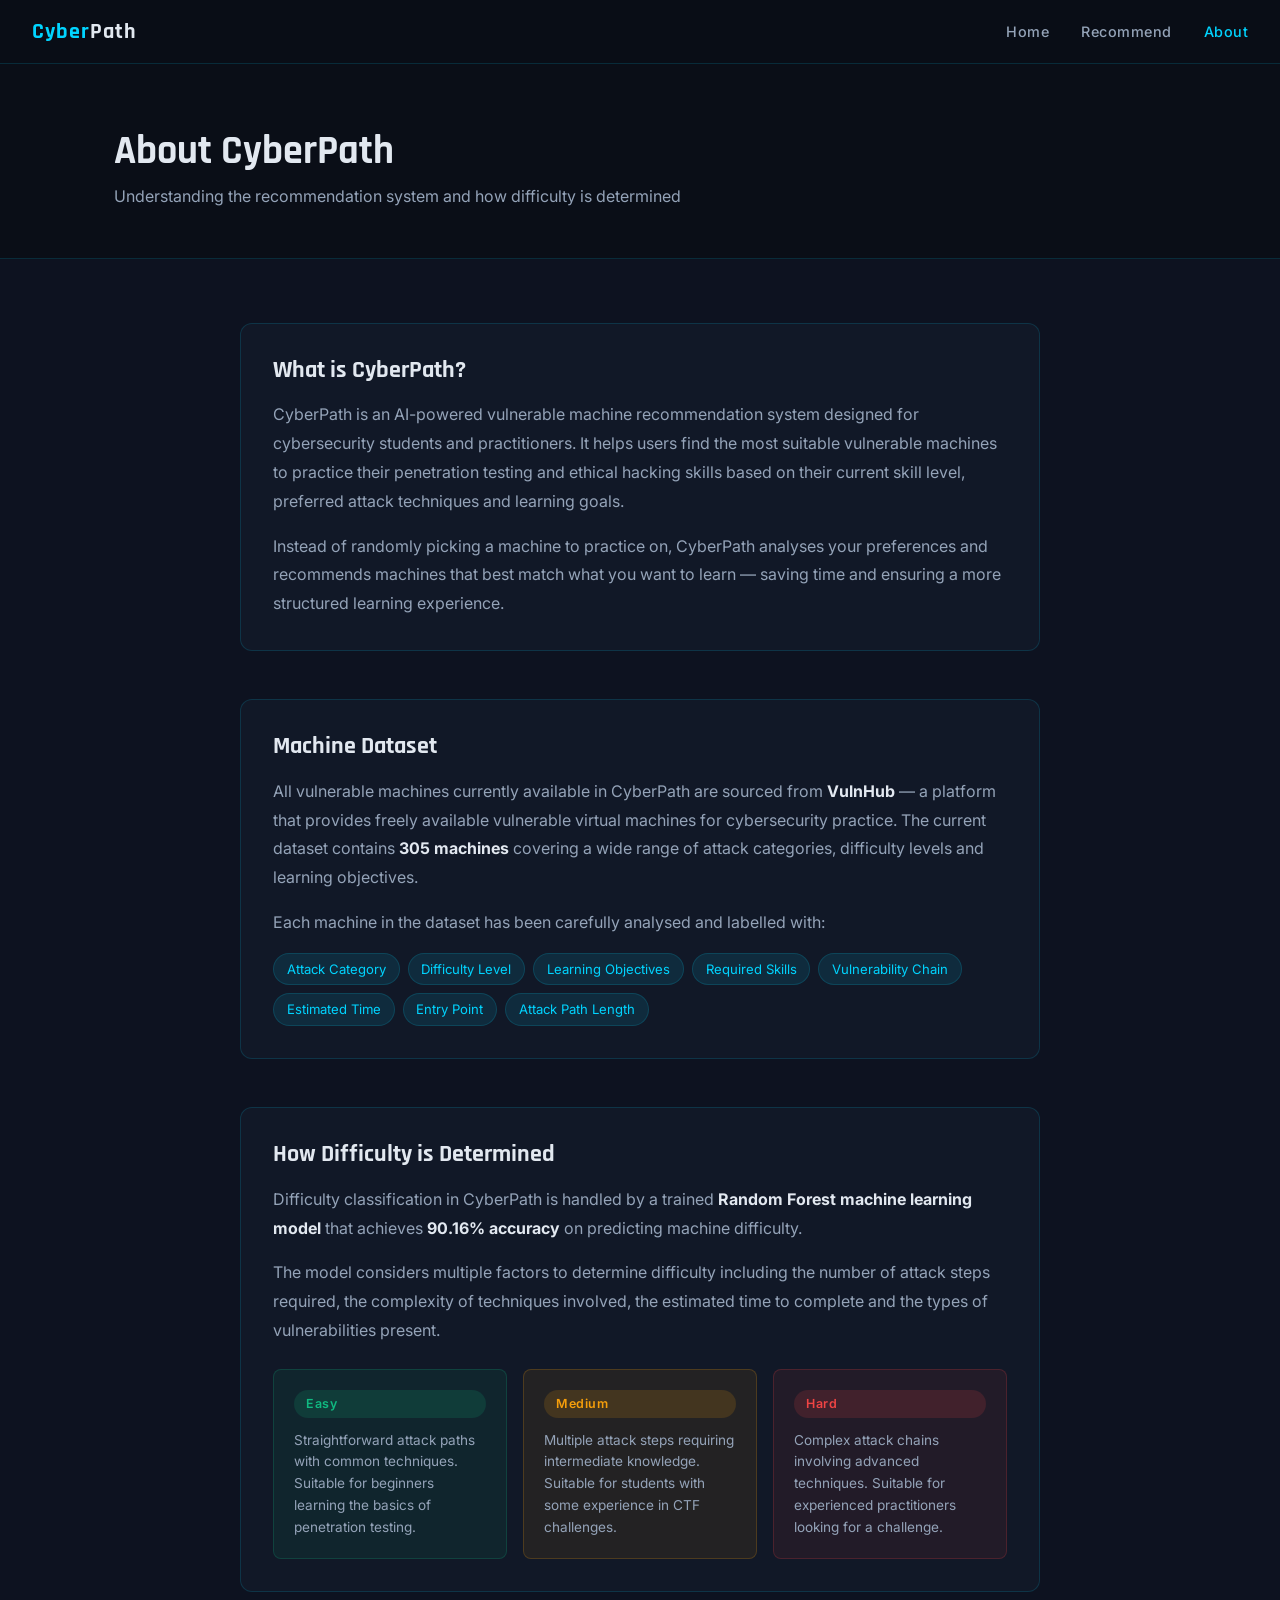
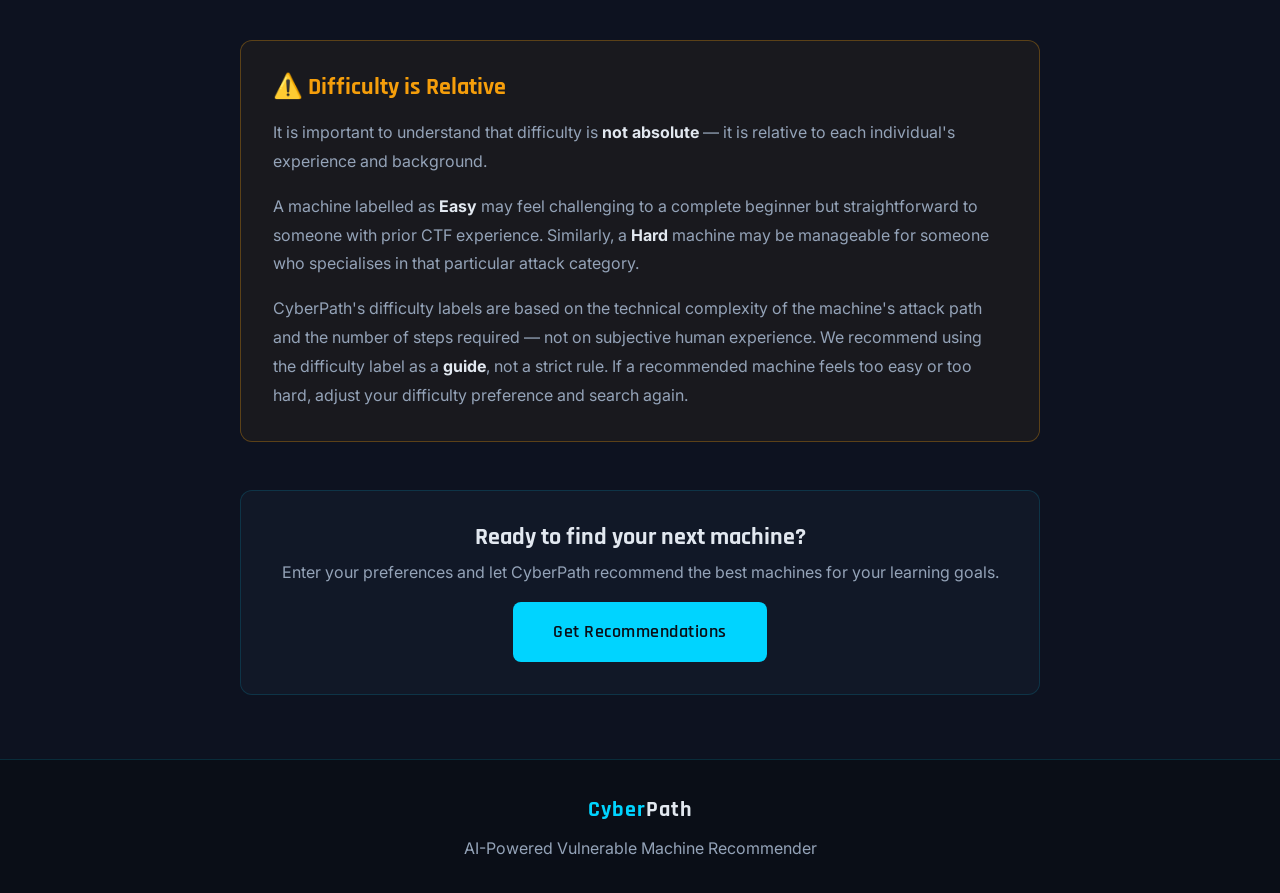
==== frontend/about.html @ 9c216153 "updated with warning when mismatch and about page" ====
<!DOCTYPE html>
<html lang="en">
<head>
  <meta charset="UTF-8"/>
  <meta name="viewport" content="width=device-width, initial-scale=1.0"/>
  <title>About — CyberPath</title>
  <link rel="stylesheet" href="style.css"/>
</head>
<body>

  <!-- NAVIGATION -->
  <nav>
    <a href="index.html" class="nav-logo">Cyber<span>Path</span></a>
    <ul class="nav-links">
      <li><a href="index.html">Home</a></li>
      <li><a href="recommend.html">Recommend</a></li>
      <li><a href="about.html" class="active">About</a></li>
    </ul>
  </nav>

  <!-- PAGE HEADER -->
  <section class="page-header">
    <div class="container">
      <h1>About CyberPath</h1>
      <p class="text-muted">Understanding the recommendation system and how difficulty is determined</p>
    </div>
  </section>

  <!-- ABOUT SECTION -->
  <section class="about-page-section">
    <div class="container">
      <div class="about-content">

        <!-- WHAT IS CYBERPATH -->
        <div class="about-block">
          <h2>What is CyberPath?</h2>
          <p>
            CyberPath is an AI-powered vulnerable machine recommendation system designed 
            for cybersecurity students and practitioners. It helps users find the most 
            suitable vulnerable machines to practice their penetration testing and ethical 
            hacking skills based on their current skill level, preferred attack techniques 
            and learning goals.
          </p>
          <p>
            Instead of randomly picking a machine to practice on, CyberPath analyses your 
            preferences and recommends machines that best match what you want to learn — 
            saving time and ensuring a more structured learning experience.
          </p>
        </div>

        <!-- DATA SOURCE -->
        <div class="about-block">
          <h2>Machine Dataset</h2>
          <p>
            All vulnerable machines currently available in CyberPath are sourced from 
            <strong>VulnHub</strong> — a platform that provides freely available vulnerable 
            virtual machines for cybersecurity practice. The current dataset contains 
            <strong>305 machines</strong> covering a wide range of attack categories, 
            difficulty levels and learning objectives.
          </p>
          <p>
            Each machine in the dataset has been carefully analysed and labelled with:
          </p>
          <div class="about-tags">
            <span class="about-tag">Attack Category</span>
            <span class="about-tag">Difficulty Level</span>
            <span class="about-tag">Learning Objectives</span>
            <span class="about-tag">Required Skills</span>
            <span class="about-tag">Vulnerability Chain</span>
            <span class="about-tag">Estimated Time</span>
            <span class="about-tag">Entry Point</span>
            <span class="about-tag">Attack Path Length</span>
          </div>
        </div>

        <!-- DIFFICULTY -->
        <div class="about-block">
          <h2>How Difficulty is Determined</h2>
          <p>
            Difficulty classification in CyberPath is handled by a trained 
            <strong>Random Forest machine learning model</strong> that achieves 
            <strong>90.16% accuracy</strong> on predicting machine difficulty.
          </p>
          <p>
            The model considers multiple factors to determine difficulty including 
            the number of attack steps required, the complexity of techniques involved, 
            the estimated time to complete and the types of vulnerabilities present.
          </p>
          <div class="difficulty-cards">
            <div class="difficulty-card easy-card">
              <span class="badge badge-easy">Easy</span>
              <p>Straightforward attack paths with common techniques. Suitable for beginners learning the basics of penetration testing.</p>
            </div>
            <div class="difficulty-card medium-card">
              <span class="badge badge-medium">Medium</span>
              <p>Multiple attack steps requiring intermediate knowledge. Suitable for students with some experience in CTF challenges.</p>
            </div>
            <div class="difficulty-card hard-card">
              <span class="badge badge-hard">Hard</span>
              <p>Complex attack chains involving advanced techniques. Suitable for experienced practitioners looking for a challenge.</p>
            </div>
          </div>
        </div>

        <!-- DIFFICULTY IS RELATIVE -->
        <div class="about-block about-block-highlight">
          <h2>⚠️ Difficulty is Relative</h2>
          <p>
            It is important to understand that difficulty is <strong>not absolute</strong> — 
            it is relative to each individual's experience and background.
          </p>
          <p>
            A machine labelled as <strong>Easy</strong> may feel challenging to a complete 
            beginner but straightforward to someone with prior CTF experience. Similarly, 
            a <strong>Hard</strong> machine may be manageable for someone who specialises 
            in that particular attack category.
          </p>
          <p>
            CyberPath's difficulty labels are based on the technical complexity of the 
            machine's attack path and the number of steps required — not on subjective 
            human experience. We recommend using the difficulty label as a <strong>guide</strong>, 
            not a strict rule. If a recommended machine feels too easy or too hard, 
            adjust your difficulty preference and search again.
          </p>
        </div>

        <!-- CTA -->
        <div class="about-cta">
          <h2>Ready to find your next machine?</h2>
          <p class="text-muted">Enter your preferences and let CyberPath recommend the best machines for your learning goals.</p>
          <a href="recommend.html" class="btn btn-primary btn-large" style="margin-top:1rem;">
            Get Recommendations
          </a>
        </div>

      </div>
    </div>
  </section>

  <!-- FOOTER -->
  <footer class="footer">
    <div class="container">
      <div class="footer-content">
        <span class="nav-logo">Cyber<span>Path</span></span>
        <p class="text-muted">AI-Powered Vulnerable Machine Recommender</p>
      </div>
    </div>
  </footer>

  <script src="main.js"></script>
</body>
</html>
---- frontend/style.css ----
/* ── CYBERPATH GLOBAL STYLES ─────────────────────────────────────────────── */
/* Shared across all pages — index.html, recommend.html, results.html        */

@import url('https://fonts.googleapis.com/css2?family=Share+Tech+Mono&family=Rajdhani:wght@400;500;600;700&family=Inter:wght@300;400;500;600&display=swap');

:root {
  --bg-dark:        #0a0e17;
  --bg-card:        #111827;
  --bg-light:       #f0f4f8;
  --bg-light-card:  #ffffff;
  --accent:         #00d4ff;
  --accent2:        #7c3aed;
  --accent3:        #10b981;
  --danger:         #ef4444;
  --warning:        #f59e0b;
  --text-primary:   #e2e8f0;
  --text-secondary: #94a3b8;
  --text-dark:      #1e293b;
  --text-dark-sec:  #475569;
  --border:         rgba(0, 212, 255, 0.15);
  --border-light:   rgba(0, 0, 0, 0.1);
  --glow:           0 0 20px rgba(0, 212, 255, 0.25);
  --shadow:         0 4px 24px rgba(0, 0, 0, 0.4);
  --shadow-light:   0 4px 24px rgba(0, 0, 0, 0.08);
  --radius:         12px;
  --radius-sm:      8px;
  --transition:     all 0.25s ease;
}

* {
  margin: 0;
  padding: 0;
  box-sizing: border-box;
}

html { scroll-behavior: smooth; }

body {
  font-family: 'Inter', sans-serif;
  line-height: 1.6;
  overflow-x: hidden;
}

/* ── TYPOGRAPHY  */

.font-mono { font-family: 'Share Tech Mono', monospace; }
.font-heading { font-family: 'Rajdhani', sans-serif; }

h1, h2, h3 {
  font-family: 'Rajdhani', sans-serif;
  font-weight: 700;
  line-height: 1.2;
}

/* ── NAVIGATION  */

nav {
  position: fixed;
  top: 0; left: 0; right: 0;
  z-index: 100;
  display: flex;
  align-items: center;
  justify-content: space-between;
  padding: 0 2rem;
  height: 64px;
  background: rgba(10, 14, 23, 0.95);
  backdrop-filter: blur(10px);
  border-bottom: 1px solid var(--border);
}

.nav-logo {
  font-family: 'Rajdhani', sans-serif;
  font-size: 1.4rem;
  font-weight: 700;
  color: var(--accent);
  text-decoration: none;
  letter-spacing: 1px;
}

.nav-logo span {
  color: var(--text-primary);
}

.nav-links {
  display: flex;
  gap: 2rem;
  list-style: none;
}

.nav-links a {
  color: var(--text-secondary);
  text-decoration: none;
  font-size: 0.9rem;
  font-weight: 500;
  letter-spacing: 0.5px;
  transition: var(--transition);
}

.nav-links a:hover,
.nav-links a.active {
  color: var(--accent);
}

/* ── BUTTONS  */

.btn {
  display: inline-flex;
  align-items: center;
  justify-content: center;
  gap: 0.5rem;
  padding: 0.75rem 1.75rem;
  border-radius: var(--radius-sm);
  font-family: 'Rajdhani', sans-serif;
  font-size: 1rem;
  font-weight: 600;
  letter-spacing: 0.5px;
  cursor: pointer;
  border: none;
  text-decoration: none;
  transition: var(--transition);
}

.btn-primary {
  background: var(--accent);
  color: #0a0e17;
}

.btn-primary:hover {
  background: #00b8d9;
  transform: translateY(-2px);
  box-shadow: var(--glow);
}

.btn-outline {
  background: transparent;
  color: var(--accent);
  border: 1px solid var(--accent);
}

.btn-outline:hover {
  background: rgba(0, 212, 255, 0.1);
  transform: translateY(-2px);
}

.btn-large {
  padding: 1rem 2.5rem;
  font-size: 1.1rem;
}

.btn:disabled {
  opacity: 0.5;
  cursor: not-allowed;
  transform: none;
}

/* ── CARDS  */

.card {
  background: var(--bg-card);
  border: 1px solid var(--border);
  border-radius: var(--radius);
  padding: 1.5rem;
  transition: var(--transition);
}

.card:hover {
  border-color: rgba(0, 212, 255, 0.3);
  box-shadow: var(--glow);
}

.card-light {
  background: var(--bg-light-card);
  border: 1px solid var(--border-light);
  border-radius: var(--radius);
  padding: 1.5rem;
  box-shadow: var(--shadow-light);
}

/* ── BADGES */

.badge {
  display: inline-flex;
  align-items: center;
  padding: 0.25rem 0.75rem;
  border-radius: 999px;
  font-size: 0.78rem;
  font-weight: 600;
  letter-spacing: 0.5px;
}

.badge-easy    { background: rgba(16,185,129,0.15); color: #10b981; }
.badge-medium  { background: rgba(245,158,11,0.15); color: #f59e0b; }
.badge-hard    { background: rgba(239,68,68,0.15);  color: #ef4444; }
.badge-info    { background: rgba(0,212,255,0.15);  color: #00d4ff; }
.badge-purple  { background: rgba(124,58,237,0.15); color: #7c3aed; }

/* ── MATCH MODE INDICATORS  */

.match-exact      { color: #10b981; }
.match-category   { color: #00d4ff; }
.match-difficulty { color: #f59e0b; }
.match-broad      { color: #f97316; }
.match-none       { color: #ef4444; }

/* ── FORM ELEMENTS  */

.form-group {
  display: flex;
  flex-direction: column;
  gap: 0.5rem;
}

.form-label {
  font-family: 'Rajdhani', sans-serif;
  font-size: 0.95rem;
  font-weight: 600;
  letter-spacing: 0.5px;
  color: var(--text-secondary);
  text-transform: uppercase;
}

.form-label .required {
  color: var(--accent);
  margin-left: 2px;
}

.form-label .optional {
  color: var(--text-secondary);
  font-size: 0.75rem;
  font-weight: 400;
  text-transform: none;
  margin-left: 4px;
}

select, input {
  width: 100%;
  padding: 0.75rem 1rem;
  background: rgba(255,255,255,0.05);
  border: 1px solid var(--border);
  border-radius: var(--radius-sm);
  color: var(--text-primary);
  font-family: 'Inter', sans-serif;
  font-size: 0.9rem;
  transition: var(--transition);
  appearance: none;
  cursor: pointer;
}

select:focus, input:focus {
  outline: none;
  border-color: var(--accent);
  box-shadow: 0 0 0 3px rgba(0,212,255,0.1);
}

/* ── LOADING SPINNER  */

.spinner {
  width: 40px;
  height: 40px;
  border: 3px solid rgba(0,212,255,0.2);
  border-top-color: var(--accent);
  border-radius: 50%;
  animation: spin 0.8s linear infinite;
}

@keyframes spin {
  to { transform: rotate(360deg); }
}

/* ── UTILITY  */

.container {
  max-width: 1100px;
  margin: 0 auto;
  padding: 0 1.5rem;
}

.text-accent  { color: var(--accent); }
.text-muted   { color: var(--text-secondary); }
.text-success { color: #10b981; }
.text-warning { color: #f59e0b; }
.text-danger  { color: #ef4444; }

.mt-1 { margin-top: 0.5rem; }
.mt-2 { margin-top: 1rem; }
.mt-3 { margin-top: 1.5rem; }
.mt-4 { margin-top: 2rem; }

.hidden { display: none !important; }

/* ── ANIMATIONS */

@keyframes fadeIn {
  from { opacity: 0; transform: translateY(16px); }
  to   { opacity: 1; transform: translateY(0); }
}

.fade-in {
  animation: fadeIn 0.4s ease forwards;
}

@keyframes pulse {
  0%, 100% { opacity: 1; }
  50%       { opacity: 0.5; }
}

.pulse { animation: pulse 2s ease infinite; }

/* ── SCROLLBAR  */

::-webkit-scrollbar { width: 6px; }
::-webkit-scrollbar-track { background: var(--bg-dark); }
::-webkit-scrollbar-thumb {
  background: rgba(0,212,255,0.3);
  border-radius: 3px;
}
::-webkit-scrollbar-thumb:hover {
  background: rgba(0,212,255,0.5);
}

/* ── HERO ────────────────────────────────────────────────────────────────── */

.hero {
  min-height: 100vh;
  background: var(--bg-dark);
  display: flex;
  align-items: center;
  padding-top: 64px;
  position: relative;
  overflow: hidden;
}

.hero-bg {
  position: absolute;
  inset: 0;
  background:
    radial-gradient(ellipse at 20% 50%, rgba(0,212,255,0.07) 0%, transparent 60%),
    radial-gradient(ellipse at 80% 20%, rgba(124,58,237,0.07) 0%, transparent 60%);
  pointer-events: none;
}

.hero-content {
  max-width: 680px;
  padding: 4rem 0;
  animation: fadeIn 0.8s ease forwards;
}

.hero-badge {
  display: inline-block;
  padding: 0.4rem 1rem;
  background: rgba(0,212,255,0.1);
  border: 1px solid var(--border);
  border-radius: 999px;
  color: var(--accent);
  font-size: 0.85rem;
  letter-spacing: 1px;
  margin-bottom: 1.5rem;
}

.hero-title {
  font-size: clamp(2.5rem, 5vw, 4rem);
  color: var(--text-primary);
  margin-bottom: 1.5rem;
  line-height: 1.1;
}

.hero-subtitle {
  font-size: 1.1rem;
  color: var(--text-secondary);
  line-height: 1.7;
  margin-bottom: 2.5rem;
  max-width: 540px;
}

.hero-actions {
  display: flex;
  gap: 1rem;
  flex-wrap: wrap;
  margin-bottom: 3rem;
}

.hero-stats {
  display: flex;
  align-items: center;
  gap: 2rem;
}

.stat {
  display: flex;
  flex-direction: column;
  gap: 0.25rem;
}

.stat-number {
  font-size: 1.6rem;
  font-weight: 700;
  color: var(--accent);
}

.stat-label {
  font-size: 0.8rem;
  color: var(--text-secondary);
  text-transform: uppercase;
  letter-spacing: 0.5px;
}

.stat-divider {
  width: 1px;
  height: 40px;
  background: var(--border);
}

/* ── FOOTER ──────────────────────────────────────────────────────────────── */

.footer {
  background: var(--bg-dark);
  border-top: 1px solid var(--border);
  padding: 2rem 0;
}

.footer-content {
  display: flex;
  flex-direction: column;
  align-items: center;
  gap: 0.5rem;
  text-align: center;
}

/* ── PAGE HEADER ─────────────────────────────────────────────────────────── */

.page-header {
  background: var(--bg-dark);
  padding: 8rem 0 3rem;
  border-bottom: 1px solid var(--border);
}

.page-header h1 {
  font-size: 2.5rem;
  color: var(--text-primary);
  margin-bottom: 0.5rem;
}

/* ── RECOMMEND SECTION ───────────────────────────────────────────────────── */

.recommend-section {
  background: #0d1220;
  min-height: 70vh;
  padding: 3rem 0;
}

.recommend-form {
  max-width: 750px;
  margin: 0 auto;
  display: flex;
  flex-direction: column;
  gap: 1.5rem;
}


/* ── FORM STYLES ─────────────────────────────────────────────────────────── */

.section-title {
  font-size: 1.2rem;
  color: var(--text-primary);
  margin-bottom: 0.5rem;
}

.form-row {
  display: grid;
  grid-template-columns: repeat(auto-fit, minmax(200px, 1fr));
  gap: 1.25rem;
}

.checkbox-grid {
  display: grid;
  grid-template-columns: repeat(auto-fill, minmax(180px, 1fr));
  gap: 0.75rem;
}

.checkbox-item {
  display: flex;
  align-items: center;
  gap: 0.5rem;
  padding: 0.6rem 0.9rem;
  background: rgba(255,255,255,0.03);
  border: 1px solid var(--border);
  border-radius: var(--radius-sm);
  cursor: pointer;
  font-size: 0.88rem;
  color: var(--text-secondary);
  transition: var(--transition);
}

.checkbox-item:hover {
  border-color: rgba(0,212,255,0.3);
  color: var(--text-primary);
}

.checkbox-item input[type="checkbox"] {
  width: 16px;
  height: 16px;
  accent-color: var(--accent);
  cursor: pointer;
}

.checkbox-item:has(input:checked) {
  border-color: var(--accent);
  background: rgba(0,212,255,0.08);
  color: var(--text-primary);
}

.form-actions {
  display: flex;
  gap: 1rem;
  align-items: center;
}

.error-msg {
  padding: 1rem 1.25rem;
  background: rgba(239,68,68,0.1);
  border: 1px solid rgba(239,68,68,0.3);
  border-radius: var(--radius-sm);
  color: #ef4444;
  font-size: 0.9rem;
}

select option {
  background: #28364e;
  color: #e2e8f0;
}

/* ── SLIDER ──────────────────────────────────────────────────────────────── */

.slider {
  -webkit-appearance: none;
  width: 100%;
  height: 4px;
  border-radius: 2px;
  background: var(--border);
  outline: none;
  padding: 0;
  border: none;
  cursor: pointer;
}

.slider::-webkit-slider-thumb {
  -webkit-appearance: none;
  width: 20px;
  height: 20px;
  border-radius: 50%;
  background: var(--accent);
  cursor: pointer;
  box-shadow: 0 0 8px rgba(0,212,255,0.5);
}

.slider-value {
  display: inline-block;
  background: rgba(0,212,255,0.15);
  color: var(--accent);
  font-family: 'Share Tech Mono', monospace;
  font-size: 1rem;
  padding: 0.1rem 0.6rem;
  border-radius: 4px;
  margin-left: 0.5rem;
}

.slider-labels {
  display: flex;
  justify-content: space-between;
  color: var(--text-secondary);
  font-size: 0.78rem;
  margin-top: 0.4rem;
}


/* ── NUMBER INPUT ────────────────────────────────────────────────────────── */

input[type="number"] {
  background: rgba(255,255,255,0.05);
  border: 1px solid var(--border);
  border-radius: var(--radius-sm);
  color: var(--text-primary);
  font-family: 'Share Tech Mono', monospace;
  font-size: 1.1rem;
  padding: 0.75rem 1rem;
  text-align: center;
  transition: var(--transition);
}

input[type="number"]:focus {
  outline: none;
  border-color: var(--accent);
  box-shadow: 0 0 0 3px rgba(0,212,255,0.1);
  background: rgba(0,212,255,0.05);
}

/* ── CHECKBOX TICK ───────────────────────────────────────────────────────── */

.checkbox-item input[type="checkbox"] {
  display: none;
}

.checkbox-item::before {
  content: '';
  width: 16px;
  height: 16px;
  border: 1.5px solid var(--text-secondary);
  border-radius: 3px;
  flex-shrink: 0;
  transition: var(--transition);
}

.checkbox-item:has(input:checked)::before {
  content: '✓';
  display: flex;
  align-items: center;
  justify-content: center;
  background: var(--accent);
  border-color: var(--accent);
  color: #0a0e17;
  font-size: 0.7rem;
  font-weight: 700;
}


/* ── RESULTS ─────────────────────────────────────────────────────────────── */

.results-section {
  background: #0d1220;
  min-height: 70vh;
  padding: 3rem 0;
}

.summary-bar {
  display: flex;
  flex-wrap: wrap;
  gap: 1.5rem;
  align-items: center;
  background: var(--bg-card);
  border: 1px solid var(--border);
  border-radius: var(--radius);
  padding: 1.25rem 1.5rem;
  margin-bottom: 2rem;
}

.summary-item {
  display: flex;
  flex-direction: column;
  gap: 0.25rem;
}

.summary-label {
  font-size: 0.75rem;
  color: var(--text-secondary);
  text-transform: uppercase;
  letter-spacing: 0.5px;
}

.summary-value {
  font-size: 0.9rem;
  font-weight: 600;
  color: var(--text-primary);
}

.summary-reason {
  width: 100%;
  padding: 0.75rem 1rem;
  background: rgba(245,158,11,0.1);
  border: 1px solid rgba(245,158,11,0.2);
  border-radius: var(--radius-sm);
  color: #f59e0b;
  font-size: 0.85rem;
}

.results-grid {
  display: grid;
  grid-template-columns: repeat(auto-fill, minmax(340px, 1fr));
  gap: 1.5rem;
}

.machine-card {
  background: var(--bg-card);
  border: 1px solid var(--border);
  border-radius: var(--radius);
  padding: 1.5rem;
  position: relative;
  transition: var(--transition);
}

.machine-card:hover {
  border-color: rgba(0,212,255,0.3);
  transform: translateY(-3px);
  box-shadow: var(--glow);
}

.machine-rank {
  position: absolute;
  top: 1rem;
  right: 1rem;
  font-size: 1.2rem;
  color: var(--accent);
  opacity: 0.6;
}

.machine-header {
  display: flex;
  align-items: center;
  gap: 0.75rem;
  margin-bottom: 1rem;
  padding-right: 2rem;
}

.machine-name {
  font-size: 1.1rem;
  color: var(--text-primary);
  font-family: 'Rajdhani', sans-serif;
}

.machine-meta {
  display: flex;
  flex-wrap: wrap;
  gap: 0.75rem;
  margin-bottom: 1rem;
}

.meta-item {
  font-size: 0.82rem;
  color: var(--text-secondary);
  background: rgba(160, 162, 185, 0.04);
  padding: 0.25rem 0.6rem;
  border-radius: 4px;
}

.machine-details {
  display: flex;
  flex-direction: column;
  gap: 0.6rem;
  border-top: 1px solid var(--border);
  padding-top: 1rem;
}

.detail-row {
  display: flex;
  justify-content: space-between;
  align-items: center;
  gap: 1rem;
}

.detail-label {
  font-size: 0.8rem;
  color: var(--text-secondary);
  flex-shrink: 0;
}

.detail-value {
  font-size: 0.85rem;
  color: var(--text-primary);
  text-align: right;
}

.similarity-score {
  font-family: 'Share Tech Mono', monospace;
  font-size: 1rem;
  color: var(--accent3);
  font-weight: 700;
}

.machine-warning {
  margin-top: 0.75rem;
  padding: 0.5rem 0.75rem;
  background: rgba(245,158,11,0.08);
  border-left: 3px solid #f59e0b;
  border-radius: 0 4px 4px 0;
  font-size: 0.8rem;
  color: #f59e0b;
}

.no-results {
  text-align: center;
  padding: 4rem 2rem;
  color: var(--text-secondary);
}


/* ── MACHINE CARD COLOR ──────────────────────────────────────────────────── */

.machine-card {
  background: #1a2235;
  border: 1px solid rgba(0,212,255,0.15);
  border-radius: var(--radius);
  padding: 1.5rem;
  position: relative;
  transition: var(--transition);
}

/* ── RECOMMEND LAYOUT ────────────────────────────────────────────────────────── */

.recommend-layout {
  display: grid;
  grid-template-columns: 1fr 300px;
  gap: 2rem;
  align-items: start;
}

.recommend-sidebar {
  position: sticky;
  top: 80px;
}

.sidebar-card {
  background: var(--bg-card);
  border: 1px solid var(--border);
  border-radius: var(--radius);
  padding: 1.5rem;
}

.sidebar-title {
  font-size: 1.1rem;
  color: var(--text-primary);
  margin-bottom: 1rem;
  padding-bottom: 0.75rem;
  border-bottom: 1px solid var(--border);
}

.sidebar-item {
  display: flex;
  flex-direction: column;
  gap: 0.2rem;
  padding: 0.6rem 0;
  border-bottom: 1px solid rgba(255,255,255,0.05);
}

.sidebar-item.empty .sidebar-value {
  color: var(--text-secondary);
  font-style: italic;
  font-size: 0.82rem;
}

.sidebar-item.selected .sidebar-value {
  color: var(--accent);
  font-size: 0.85rem;
  font-weight: 500;
}

.sidebar-label {
  font-size: 0.72rem;
  color: var(--text-secondary);
  text-transform: uppercase;
  letter-spacing: 0.5px;
}

.sidebar-ready {
  margin-top: 1rem;
  padding: 0.6rem 1rem;
  border-radius: var(--radius-sm);
  font-size: 0.85rem;
  font-weight: 600;
  text-align: center;
}

.sidebar-ready.ready {
  background: rgba(16,185,129,0.15);
  color: #10b981;
  border: 1px solid rgba(16,185,129,0.3);
}

.sidebar-ready.not-ready {
  background: rgba(245,158,11,0.1);
  color: #f59e0b;
  border: 1px solid rgba(245,158,11,0.2);
}

.selection-counter {
  display: inline-block;
  font-size: 0.75rem;
  font-weight: 500;
  color: var(--text-secondary);
  background: rgba(255,255,255,0.05);
  padding: 0.15rem 0.5rem;
  border-radius: 999px;
  margin-left: 0.5rem;
  text-transform: none;
  letter-spacing: 0;
}

.selection-counter.full {
  background: rgba(0,212,255,0.15);
  color: var(--accent);
}


/* ── RESULTS PAGE ────────────────────────────────────────────────────────────── */

.results-page {
  background: #f0f4f8;
}

.results-header {
  background: var(--bg-dark);
}

.results-section {
  background: #f0f4f8;
  min-height: 70vh;
  padding: 2rem 0;
}

/* PREFERENCE SUMMARY */
.preference-summary {
  background: white;
  border-radius: var(--radius);
  padding: 1.25rem 1.5rem;
  margin-bottom: 1.5rem;
  box-shadow: var(--shadow-light);
  display: flex;
  align-items: center;
  flex-wrap: wrap;
  gap: 0.75rem;
}

.pref-title {
  font-family: 'Rajdhani', sans-serif;
  font-weight: 700;
  font-size: 0.9rem;
  color: var(--text-dark);
  text-transform: uppercase;
  letter-spacing: 0.5px;
  margin-right: 0.5rem;
}

.pref-tags {
  display: flex;
  flex-wrap: wrap;
  gap: 0.5rem;
}

.pref-tag {
  display: inline-flex;
  align-items: center;
  padding: 0.3rem 0.8rem;
  border-radius: 999px;
  font-size: 0.82rem;
  font-weight: 500;
}

.pref-required {
  background: #dbeafe;
  color: #1d4ed8;
  border: 1px solid #bfdbfe;
}

.pref-optional {
  background: #f3e8ff;
  color: #7c3aed;
  border: 1px solid #e9d5ff;
}

/* MATCH BAR */
.match-bar {
  background: white;
  border-radius: var(--radius);
  padding: 1rem 1.5rem;
  margin-bottom: 1.5rem;
  box-shadow: var(--shadow-light);
  display: flex;
  flex-wrap: wrap;
  gap: 2rem;
  align-items: center;
}

.match-item {
  display: flex;
  flex-direction: column;
  gap: 0.2rem;
}

.match-label {
  font-size: 0.72rem;
  color: var(--text-dark-sec);
  text-transform: uppercase;
  letter-spacing: 0.5px;
}

.match-value {
  font-size: 0.95rem;
  font-weight: 600;
  color: var(--text-dark);
}

.match-reason {
  width: 100%;
  padding: 0.6rem 1rem;
  background: #fffbeb;
  border: 1px solid #fcd34d;
  border-radius: var(--radius-sm);
  color: #92400e;
  font-size: 0.85rem;
}

/* RESULTS GRID */
.results-grid {
  display: grid;
  grid-template-columns: repeat(2, 1fr);
  gap: 1.5rem;
}

/* MACHINE CARD LIGHT */
.machine-card-light {
  background: white;
  border: 1px solid #e2e8f0;
  border-radius: var(--radius);
  padding: 1.5rem;
  box-shadow: var(--shadow-light);
  transition: var(--transition);
}

.machine-card-light:hover {
  transform: translateY(-3px);
  box-shadow: 0 8px 30px rgba(0,0,0,0.12);
}

.machine-card-header {
  display: flex;
  align-items: flex-start;
  gap: 1rem;
  margin-bottom: 1rem;
}

.machine-rank-badge {
  font-family: 'Share Tech Mono', monospace;
  font-size: 1.3rem;
  font-weight: 700;
  color: #94a3b8;
  min-width: 36px;
}

.machine-title-group {
  flex: 1;
}

.machine-name-light {
  font-family: 'Rajdhani', sans-serif;
  font-size: 1.3rem;
  font-weight: 700;
  color: #0f172a;
  margin-bottom: 0.4rem;
}

.machine-badges {
  display: flex;
  gap: 0.5rem;
  flex-wrap: wrap;
}

.tier-badge {
  display: inline-flex;
  align-items: center;
  padding: 0.2rem 0.6rem;
  border-radius: 999px;
  font-size: 0.75rem;
  font-weight: 600;
}

.relevance-circle {
  display: flex;
  flex-direction: column;
  align-items: center;
  justify-content: center;
  min-width: 64px;
  height: 64px;
  background: #f8fafc;
  border: 2px solid #e2e8f0;
  border-radius: 50%;
}

.relevance-number {
  font-family: 'Share Tech Mono', monospace;
  font-size: 1rem;
  font-weight: 700;
  color: #0f172a;
  line-height: 1;
}

.relevance-label {
  font-size: 0.6rem;
  color: #94a3b8;
  text-transform: uppercase;
  letter-spacing: 0.3px;
}

/* QUICK INFO */
.machine-quick-info {
  display: flex;
  flex-wrap: wrap;
  gap: 0.5rem;
  margin-bottom: 1rem;
  padding-bottom: 1rem;
  border-bottom: 1px solid #f1f5f9;
}

.quick-item {
  font-size: 0.8rem;
  color: #475569;
  background: #f8fafc;
  padding: 0.25rem 0.6rem;
  border-radius: 4px;
  border: 1px solid #e2e8f0;
}

/* MATCH SUMMARY */
.match-summary-section {
  margin-bottom: 1rem;
}

.features-group {
  display: flex;
  flex-direction: column;
  gap: 0.3rem;
  margin-bottom: 0.5rem;
}

.feature-item {
  display: flex;
  align-items: flex-start;
  gap: 0.5rem;
  font-size: 0.82rem;
  padding: 0.3rem 0.5rem;
  border-radius: 4px;
}

.feature-matched {
  background: #f0fdf4;
  color: #166534;
}

.feature-missing {
  background: #fef2f2;
  color: #991b1b;
}

.feature-icon {
  flex-shrink: 0;
  font-size: 0.75rem;
}

/* ADDITIONAL INFO */
.additional-info {
  border-top: 1px solid #f1f5f9;
  padding-top: 1rem;
}

.additional-info summary {
  font-family: 'Rajdhani', sans-serif;
  font-size: 0.9rem;
  font-weight: 600;
  color: #475569;
  cursor: pointer;
  user-select: none;
  padding: 0.25rem 0;
}

.additional-info summary:hover {
  color: #1e293b;
}

.additional-content {
  padding-top: 1rem;
  display: flex;
  flex-direction: column;
  gap: 0.75rem;
}

.info-row {
  display: flex;
  flex-direction: column;
  gap: 0.3rem;
}

.info-label {
  font-size: 0.72rem;
  color: #94a3b8;
  text-transform: uppercase;
  letter-spacing: 0.5px;
}

.info-value {
  font-size: 0.85rem;
  color: #334155;
  line-height: 1.5;
}

.tags-row {
  display: flex;
  flex-wrap: wrap;
  gap: 0.4rem;
  margin-top: 0.25rem;
}

.skill-tag {
  display: inline-flex;
  padding: 0.2rem 0.6rem;
  background: #f1f5f9;
  color: #475569;
  border-radius: 4px;
  font-size: 0.75rem;
  border: 1px solid #e2e8f0;
}

.obj-tag {
  background: #eff6ff;
  color: #1d4ed8;
  border-color: #bfdbfe;
}

/* NO RESULTS */
.no-results {
  grid-column: 1 / -1;
  text-align: center;
  padding: 4rem 2rem;
  color: #64748b;
  background: white;
  border-radius: var(--radius);
}

/* FOOTER LIGHT */
.footer-light {
  background: white;
  border-top: 1px solid #e2e8f0;
}

/* ── MISSING SECTION ─────────────────────────────────────────────────────────── */

.missing-section {
  margin-top: 0.5rem;
}

.missing-title {
  font-size: 0.78rem;
  font-weight: 600;
  color: #991b1b;
  text-transform: uppercase;
  letter-spacing: 0.5px;
  margin-bottom: 0.4rem;
}

/* ── ABOUT PAGE ──────────────────────────────────────────────────────────────── */

.about-page-section {
  background: #0d1220;
  min-height: 70vh;
  padding: 4rem 0;
}

.about-content {
  max-width: 800px;
  margin: 0 auto;
  display: flex;
  flex-direction: column;
  gap: 3rem;
}

.about-block {
  background: var(--bg-card);
  border: 1px solid var(--border);
  border-radius: var(--radius);
  padding: 2rem;
}

.about-block h2 {
  font-size: 1.5rem;
  color: var(--text-primary);
  margin-bottom: 1rem;
}

.about-block p {
  color: var(--text-secondary);
  line-height: 1.8;
  margin-bottom: 1rem;
}

.about-block p:last-child {
  margin-bottom: 0;
}

.about-block strong {
  color: var(--text-primary);
}

.about-block-highlight {
  border-color: rgba(245,158,11,0.3);
  background: rgba(245,158,11,0.05);
}

.about-block-highlight h2 {
  color: #f59e0b;
}

.about-tags {
  display: flex;
  flex-wrap: wrap;
  gap: 0.5rem;
  margin-top: 1rem;
}

.about-tag {
  display: inline-flex;
  padding: 0.3rem 0.8rem;
  background: rgba(0,212,255,0.1);
  border: 1px solid var(--border);
  border-radius: 999px;
  color: var(--accent);
  font-size: 0.82rem;
}

.difficulty-cards {
  display: grid;
  grid-template-columns: repeat(3, 1fr);
  gap: 1rem;
  margin-top: 1.5rem;
}

.difficulty-card {
  padding: 1.25rem;
  border-radius: var(--radius-sm);
  display: flex;
  flex-direction: column;
  gap: 0.75rem;
}

.easy-card   { background: rgba(16,185,129,0.08);  border: 1px solid rgba(16,185,129,0.2); }
.medium-card { background: rgba(245,158,11,0.08);  border: 1px solid rgba(245,158,11,0.2); }
.hard-card   { background: rgba(239,68,68,0.08);   border: 1px solid rgba(239,68,68,0.2); }

.difficulty-card p {
  font-size: 0.85rem;
  color: var(--text-secondary);
  line-height: 1.6;
  margin: 0;
}

.about-cta {
  text-align: center;
  padding: 2rem;
  background: var(--bg-card);
  border: 1px solid var(--border);
  border-radius: var(--radius);
}

.about-cta h2 {
  font-size: 1.5rem;
  color: var(--text-primary);
  margin-bottom: 0.5rem;
}
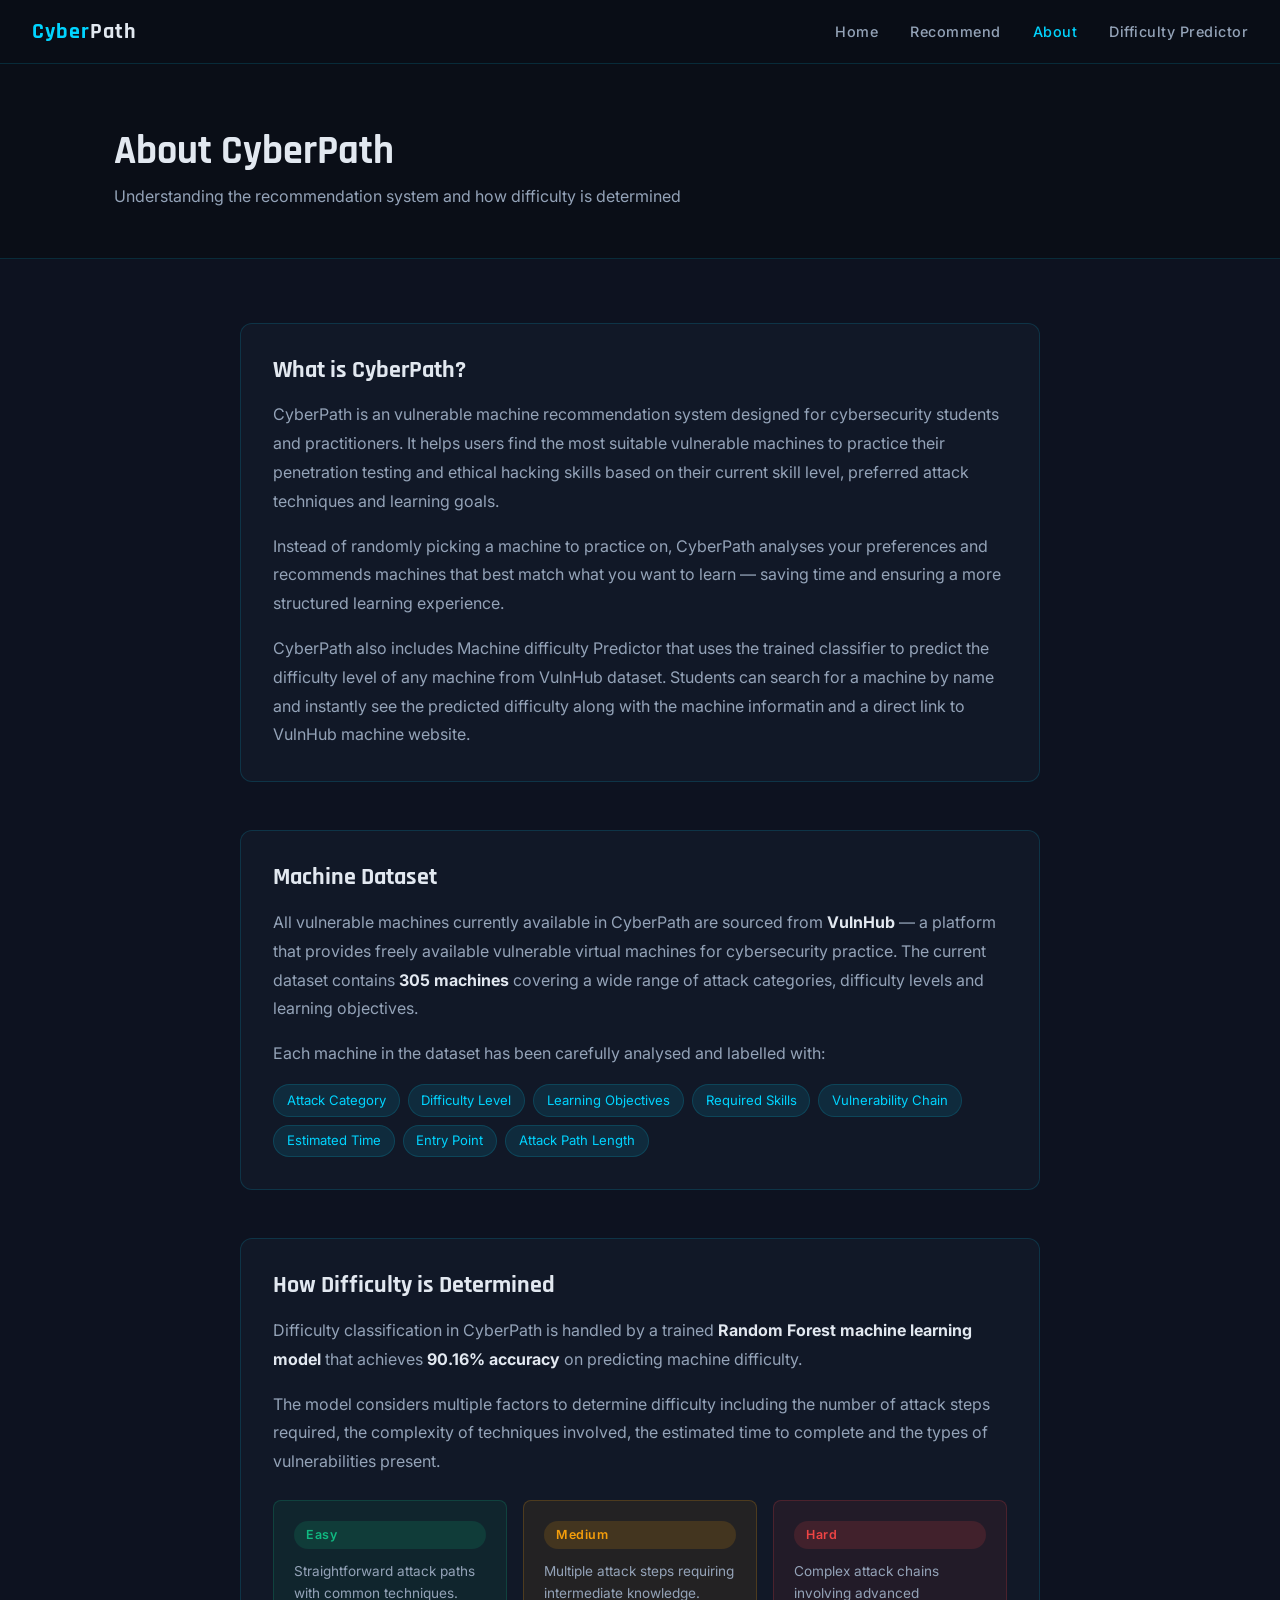
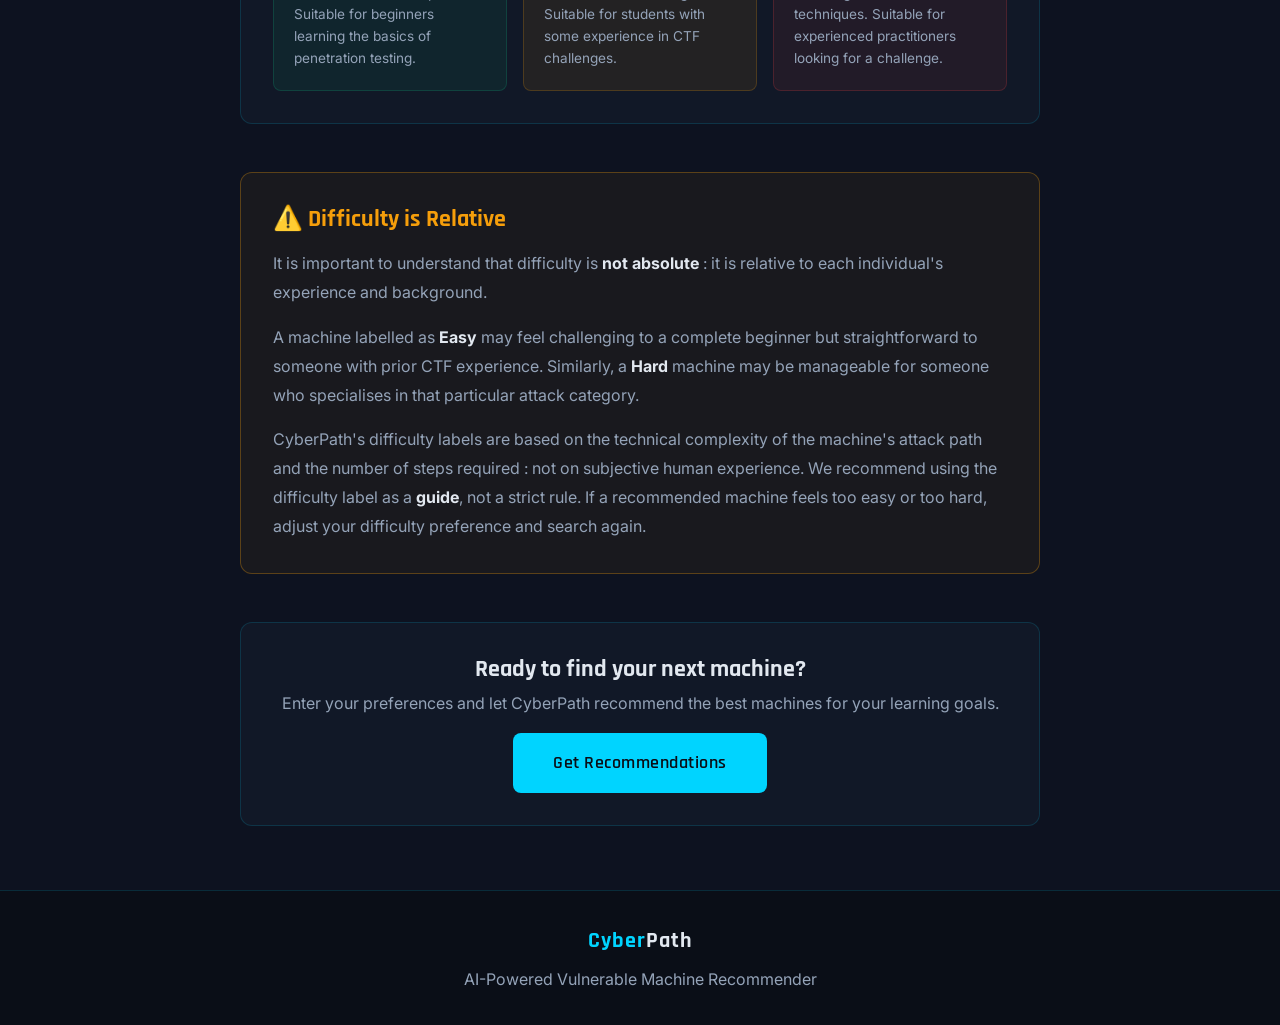
==== commit 831fd64f: "with updated v2 and diffficulty predictor" ====
--- a/frontend/about.html
+++ b/frontend/about.html
@@ -13,8 +13,9 @@
     <a href="index.html" class="nav-logo">Cyber<span>Path</span></a>
     <ul class="nav-links">
       <li><a href="index.html">Home</a></li>
-      <li><a href="recommend.html">Recommend</a></li>
+      <li><a href="recommend_ai.html">Recommend</a></li>
       <li><a href="about.html" class="active">About</a></li>
+      <li><a href="predict.html">Difficulty Predictor</a></li>
     </ul>
   </nav>
 
@@ -35,7 +36,7 @@
         <div class="about-block">
           <h2>What is CyberPath?</h2>
           <p>
-            CyberPath is an AI-powered vulnerable machine recommendation system designed 
+            CyberPath is an  vulnerable machine recommendation system designed 
             for cybersecurity students and practitioners. It helps users find the most 
             suitable vulnerable machines to practice their penetration testing and ethical 
             hacking skills based on their current skill level, preferred attack techniques 
@@ -45,6 +46,13 @@
             Instead of randomly picking a machine to practice on, CyberPath analyses your 
             preferences and recommends machines that best match what you want to learn — 
             saving time and ensuring a more structured learning experience.
+          </p>
+
+          <p>
+            CyberPath also includes Machine difficulty Predictor that uses the trained classifier 
+            to predict the difficulty level of any machine from VulnHub dataset. 
+            Students can search for a machine by name and instantly see the predicted difficulty 
+            along with the machine informatin and a direct link to VulnHub machine website.
           </p>
         </div>
 
@@ -106,7 +114,7 @@
         <div class="about-block about-block-highlight">
           <h2>⚠️ Difficulty is Relative</h2>
           <p>
-            It is important to understand that difficulty is <strong>not absolute</strong> — 
+            It is important to understand that difficulty is <strong>not absolute</strong> : 
             it is relative to each individual's experience and background.
           </p>
           <p>
@@ -117,7 +125,7 @@
           </p>
           <p>
             CyberPath's difficulty labels are based on the technical complexity of the 
-            machine's attack path and the number of steps required — not on subjective 
+            machine's attack path and the number of steps required : not on subjective 
             human experience. We recommend using the difficulty label as a <strong>guide</strong>, 
             not a strict rule. If a recommended machine feels too easy or too hard, 
             adjust your difficulty preference and search again.
@@ -128,7 +136,7 @@
         <div class="about-cta">
           <h2>Ready to find your next machine?</h2>
           <p class="text-muted">Enter your preferences and let CyberPath recommend the best machines for your learning goals.</p>
-          <a href="recommend.html" class="btn btn-primary btn-large" style="margin-top:1rem;">
+          <a href="recommend_ai.html" class="btn btn-primary btn-large" style="margin-top:1rem;">
             Get Recommendations
           </a>
         </div>
